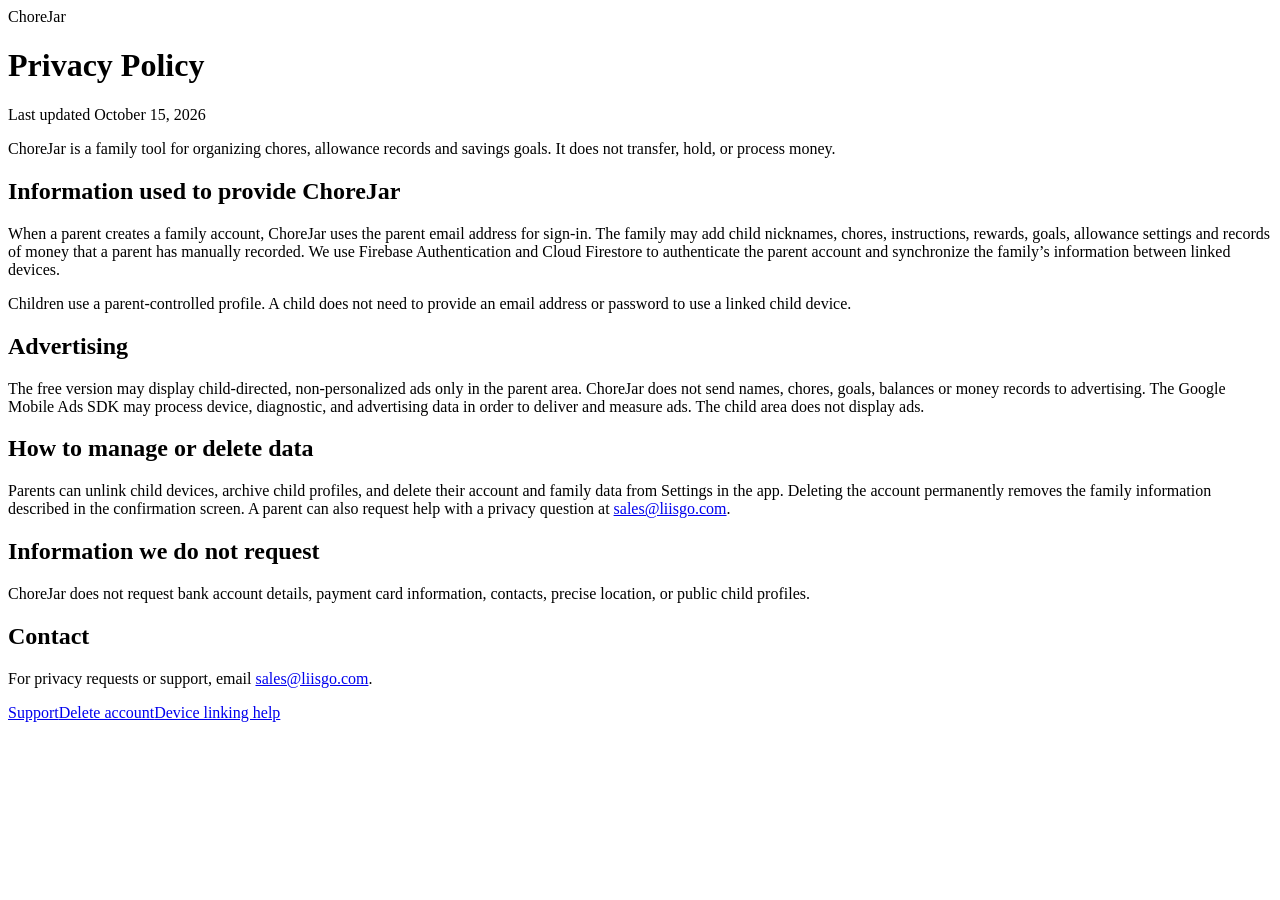
==== hosting/privacy.html @ 9344ebfa "Release ChoreJar 1.0.0 (10)" ====
<!doctype html>
<html lang="en">
<head>
  <meta charset="utf-8">
  <meta name="viewport" content="width=device-width, initial-scale=1">
  <meta name="referrer" content="no-referrer">
  <title>ChoreJar Privacy Policy</title>
  <link rel="stylesheet" href="/style.css">
</head>
<body>
<main>
  <span class="brand">ChoreJar</span>
  <h1>Privacy Policy</h1>
  <p class="note">Last updated October 15, 2026</p>
  <p>ChoreJar is a family tool for organizing chores, allowance records and savings goals. It does not transfer, hold, or process money.</p>

  <h2>Information used to provide ChoreJar</h2>
  <p>When a parent creates a family account, ChoreJar uses the parent email address for sign-in. The family may add child nicknames, chores, instructions, rewards, goals, allowance settings and records of money that a parent has manually recorded. We use Firebase Authentication and Cloud Firestore to authenticate the parent account and synchronize the family’s information between linked devices.</p>
  <p>Children use a parent-controlled profile. A child does not need to provide an email address or password to use a linked child device.</p>

  <h2>Advertising</h2>
  <p>The free version may display child-directed, non-personalized ads only in the parent area. ChoreJar does not send names, chores, goals, balances or money records to advertising. The Google Mobile Ads SDK may process device, diagnostic, and advertising data in order to deliver and measure ads. The child area does not display ads.</p>

  <h2>How to manage or delete data</h2>
  <p>Parents can unlink child devices, archive child profiles, and delete their account and family data from Settings in the app. Deleting the account permanently removes the family information described in the confirmation screen. A parent can also request help with a privacy question at <a href="mailto:sales@liisgo.com">sales@liisgo.com</a>.</p>

  <h2>Information we do not request</h2>
  <p>ChoreJar does not request bank account details, payment card information, contacts, precise location, or public child profiles.</p>

  <h2>Contact</h2>
  <p>For privacy requests or support, email <a href="mailto:sales@liisgo.com">sales@liisgo.com</a>.</p>
  <p class="links"><a href="/support">Support</a><a href="/delete-account">Delete account</a><a href="/">Device linking help</a></p>
</main>
</body>
</html>
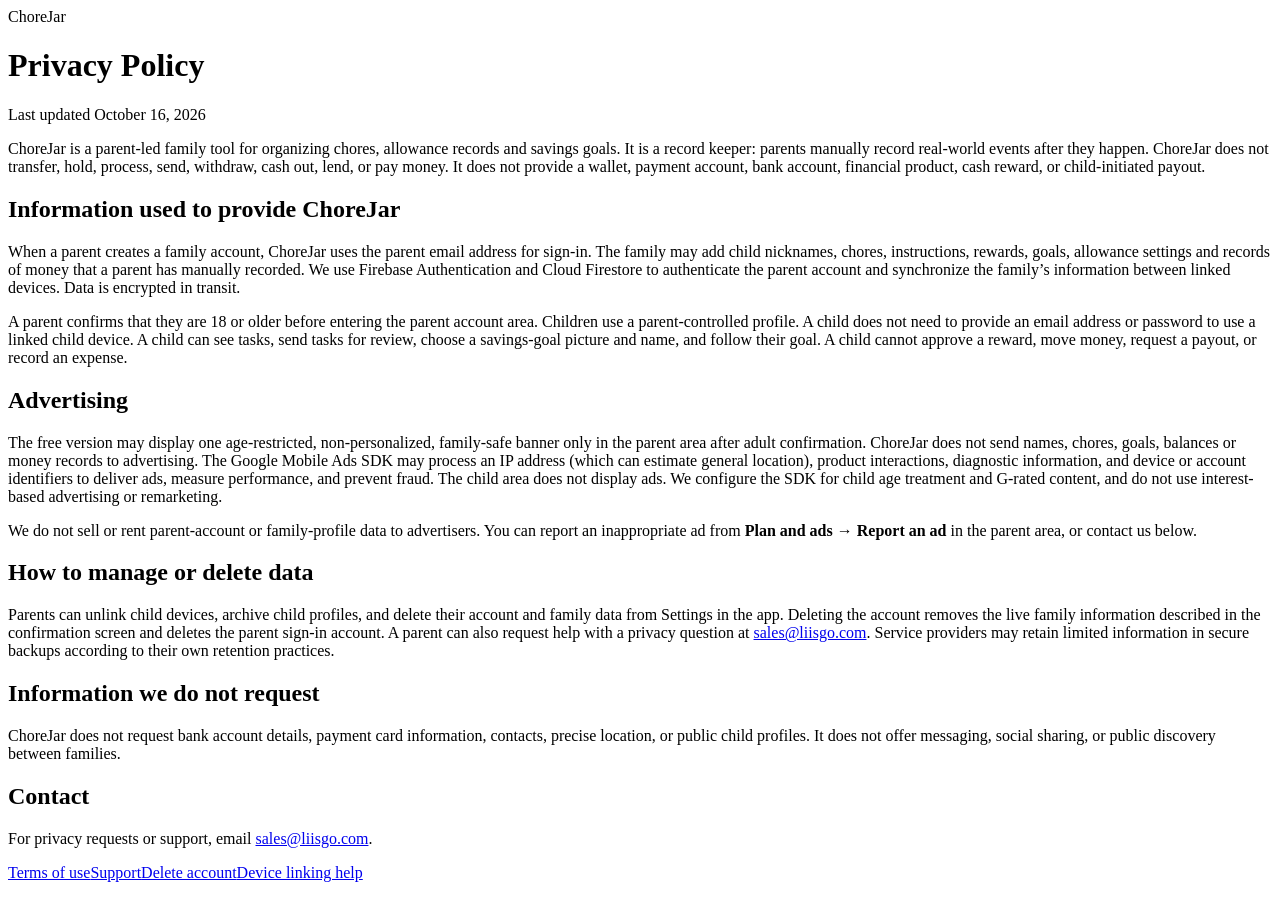
==== commit eaa54e58: "Prepare ChoreJar 1.0.1 for store review" ====
--- a/hosting/privacy.html
+++ b/hosting/privacy.html
@@ -11,25 +11,26 @@
 <main>
   <span class="brand">ChoreJar</span>
   <h1>Privacy Policy</h1>
-  <p class="note">Last updated October 15, 2026</p>
-  <p>ChoreJar is a family tool for organizing chores, allowance records and savings goals. It does not transfer, hold, or process money.</p>
+  <p class="note">Last updated October 16, 2026</p>
+  <p>ChoreJar is a parent-led family tool for organizing chores, allowance records and savings goals. It is a record keeper: parents manually record real-world events after they happen. ChoreJar does not transfer, hold, process, send, withdraw, cash out, lend, or pay money. It does not provide a wallet, payment account, bank account, financial product, cash reward, or child-initiated payout.</p>
 
   <h2>Information used to provide ChoreJar</h2>
-  <p>When a parent creates a family account, ChoreJar uses the parent email address for sign-in. The family may add child nicknames, chores, instructions, rewards, goals, allowance settings and records of money that a parent has manually recorded. We use Firebase Authentication and Cloud Firestore to authenticate the parent account and synchronize the family’s information between linked devices.</p>
-  <p>Children use a parent-controlled profile. A child does not need to provide an email address or password to use a linked child device.</p>
+  <p>When a parent creates a family account, ChoreJar uses the parent email address for sign-in. The family may add child nicknames, chores, instructions, rewards, goals, allowance settings and records of money that a parent has manually recorded. We use Firebase Authentication and Cloud Firestore to authenticate the parent account and synchronize the family’s information between linked devices. Data is encrypted in transit.</p>
+  <p>A parent confirms that they are 18 or older before entering the parent account area. Children use a parent-controlled profile. A child does not need to provide an email address or password to use a linked child device. A child can see tasks, send tasks for review, choose a savings-goal picture and name, and follow their goal. A child cannot approve a reward, move money, request a payout, or record an expense.</p>
 
   <h2>Advertising</h2>
-  <p>The free version may display child-directed, non-personalized ads only in the parent area. ChoreJar does not send names, chores, goals, balances or money records to advertising. The Google Mobile Ads SDK may process device, diagnostic, and advertising data in order to deliver and measure ads. The child area does not display ads.</p>
+  <p>The free version may display one age-restricted, non-personalized, family-safe banner only in the parent area after adult confirmation. ChoreJar does not send names, chores, goals, balances or money records to advertising. The Google Mobile Ads SDK may process an IP address (which can estimate general location), product interactions, diagnostic information, and device or account identifiers to deliver ads, measure performance, and prevent fraud. The child area does not display ads. We configure the SDK for child age treatment and G-rated content, and do not use interest-based advertising or remarketing.</p>
+  <p>We do not sell or rent parent-account or family-profile data to advertisers. You can report an inappropriate ad from <strong>Plan and ads → Report an ad</strong> in the parent area, or contact us below.</p>
 
   <h2>How to manage or delete data</h2>
-  <p>Parents can unlink child devices, archive child profiles, and delete their account and family data from Settings in the app. Deleting the account permanently removes the family information described in the confirmation screen. A parent can also request help with a privacy question at <a href="mailto:sales@liisgo.com">sales@liisgo.com</a>.</p>
+  <p>Parents can unlink child devices, archive child profiles, and delete their account and family data from Settings in the app. Deleting the account removes the live family information described in the confirmation screen and deletes the parent sign-in account. A parent can also request help with a privacy question at <a href="mailto:sales@liisgo.com">sales@liisgo.com</a>. Service providers may retain limited information in secure backups according to their own retention practices.</p>
 
   <h2>Information we do not request</h2>
-  <p>ChoreJar does not request bank account details, payment card information, contacts, precise location, or public child profiles.</p>
+  <p>ChoreJar does not request bank account details, payment card information, contacts, precise location, or public child profiles. It does not offer messaging, social sharing, or public discovery between families.</p>
 
   <h2>Contact</h2>
   <p>For privacy requests or support, email <a href="mailto:sales@liisgo.com">sales@liisgo.com</a>.</p>
-  <p class="links"><a href="/support">Support</a><a href="/delete-account">Delete account</a><a href="/">Device linking help</a></p>
+  <p class="links"><a href="/terms">Terms of use</a><a href="/support">Support</a><a href="/delete-account">Delete account</a><a href="/">Device linking help</a></p>
 </main>
 </body>
 </html>
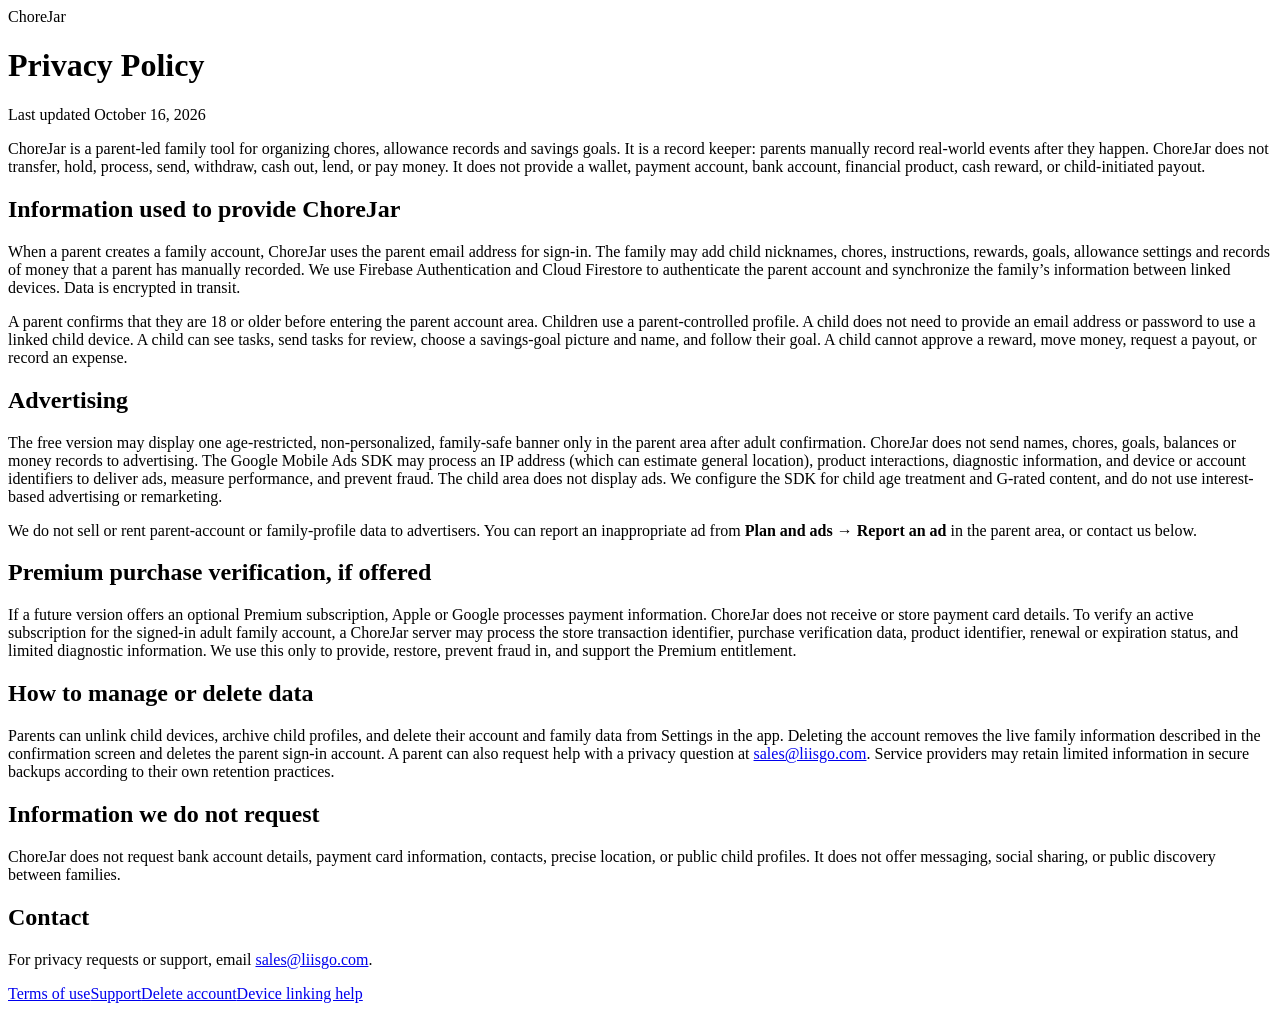
==== commit 31acc2c8: "Prepare verified Premium subscriptions" ====
--- a/hosting/privacy.html
+++ b/hosting/privacy.html
@@ -22,6 +22,9 @@
   <p>The free version may display one age-restricted, non-personalized, family-safe banner only in the parent area after adult confirmation. ChoreJar does not send names, chores, goals, balances or money records to advertising. The Google Mobile Ads SDK may process an IP address (which can estimate general location), product interactions, diagnostic information, and device or account identifiers to deliver ads, measure performance, and prevent fraud. The child area does not display ads. We configure the SDK for child age treatment and G-rated content, and do not use interest-based advertising or remarketing.</p>
   <p>We do not sell or rent parent-account or family-profile data to advertisers. You can report an inappropriate ad from <strong>Plan and ads → Report an ad</strong> in the parent area, or contact us below.</p>
 
+  <h2>Premium purchase verification, if offered</h2>
+  <p>If a future version offers an optional Premium subscription, Apple or Google processes payment information. ChoreJar does not receive or store payment card details. To verify an active subscription for the signed-in adult family account, a ChoreJar server may process the store transaction identifier, purchase verification data, product identifier, renewal or expiration status, and limited diagnostic information. We use this only to provide, restore, prevent fraud in, and support the Premium entitlement.</p>
+
   <h2>How to manage or delete data</h2>
   <p>Parents can unlink child devices, archive child profiles, and delete their account and family data from Settings in the app. Deleting the account removes the live family information described in the confirmation screen and deletes the parent sign-in account. A parent can also request help with a privacy question at <a href="mailto:sales@liisgo.com">sales@liisgo.com</a>. Service providers may retain limited information in secure backups according to their own retention practices.</p>
 
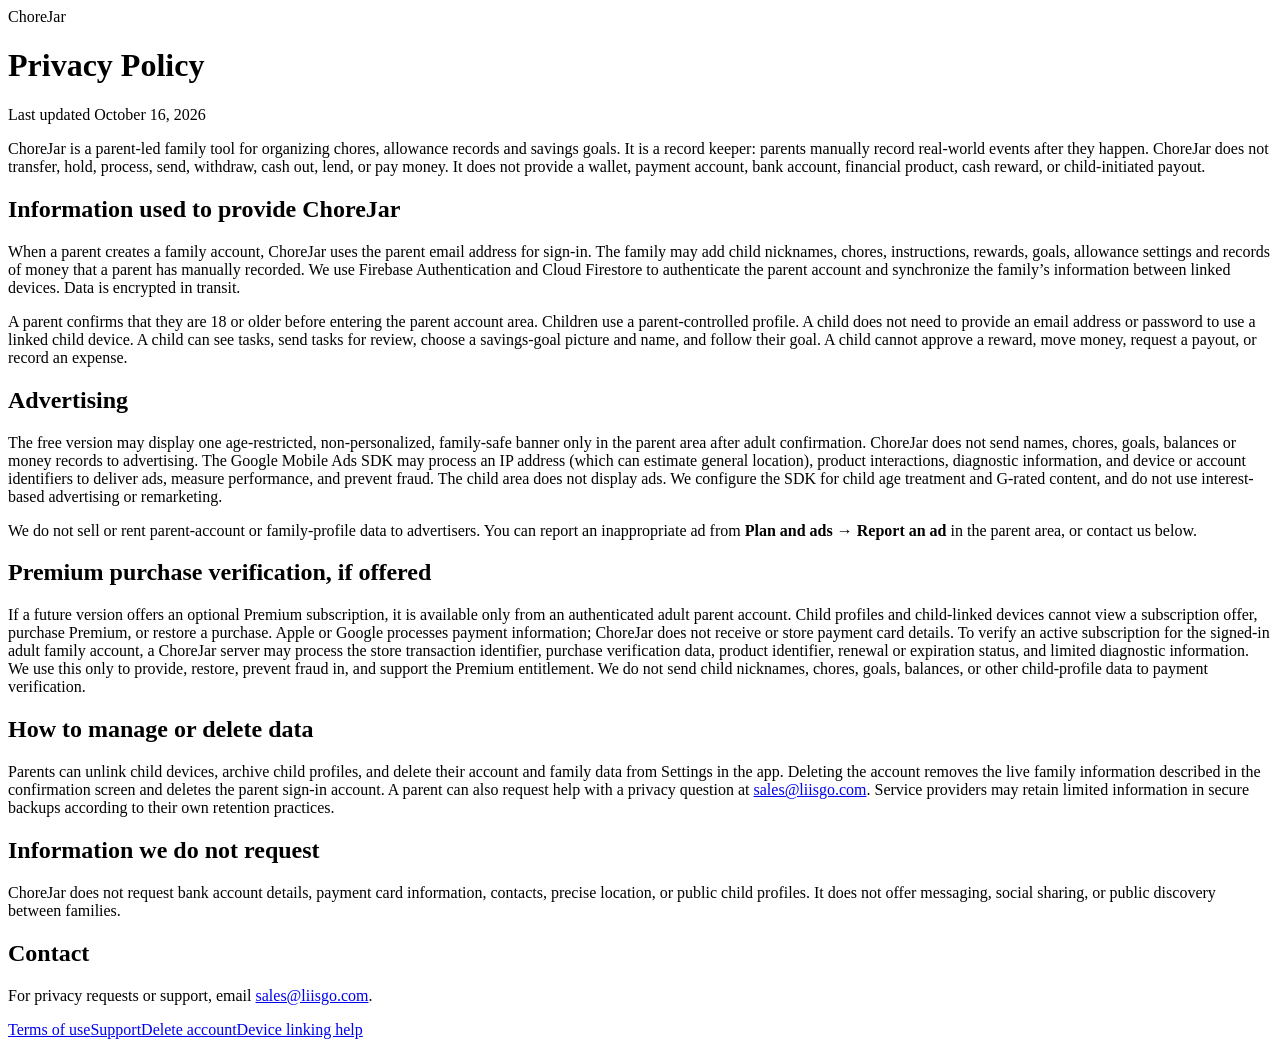
==== commit 55c60503: "Polish parent-only Premium experience" ====
--- a/hosting/privacy.html
+++ b/hosting/privacy.html
@@ -23,7 +23,7 @@
   <p>We do not sell or rent parent-account or family-profile data to advertisers. You can report an inappropriate ad from <strong>Plan and ads → Report an ad</strong> in the parent area, or contact us below.</p>
 
   <h2>Premium purchase verification, if offered</h2>
-  <p>If a future version offers an optional Premium subscription, Apple or Google processes payment information. ChoreJar does not receive or store payment card details. To verify an active subscription for the signed-in adult family account, a ChoreJar server may process the store transaction identifier, purchase verification data, product identifier, renewal or expiration status, and limited diagnostic information. We use this only to provide, restore, prevent fraud in, and support the Premium entitlement.</p>
+  <p>If a future version offers an optional Premium subscription, it is available only from an authenticated adult parent account. Child profiles and child-linked devices cannot view a subscription offer, purchase Premium, or restore a purchase. Apple or Google processes payment information; ChoreJar does not receive or store payment card details. To verify an active subscription for the signed-in adult family account, a ChoreJar server may process the store transaction identifier, purchase verification data, product identifier, renewal or expiration status, and limited diagnostic information. We use this only to provide, restore, prevent fraud in, and support the Premium entitlement. We do not send child nicknames, chores, goals, balances, or other child-profile data to payment verification.</p>
 
   <h2>How to manage or delete data</h2>
   <p>Parents can unlink child devices, archive child profiles, and delete their account and family data from Settings in the app. Deleting the account removes the live family information described in the confirmation screen and deletes the parent sign-in account. A parent can also request help with a privacy question at <a href="mailto:sales@liisgo.com">sales@liisgo.com</a>. Service providers may retain limited information in secure backups according to their own retention practices.</p>
